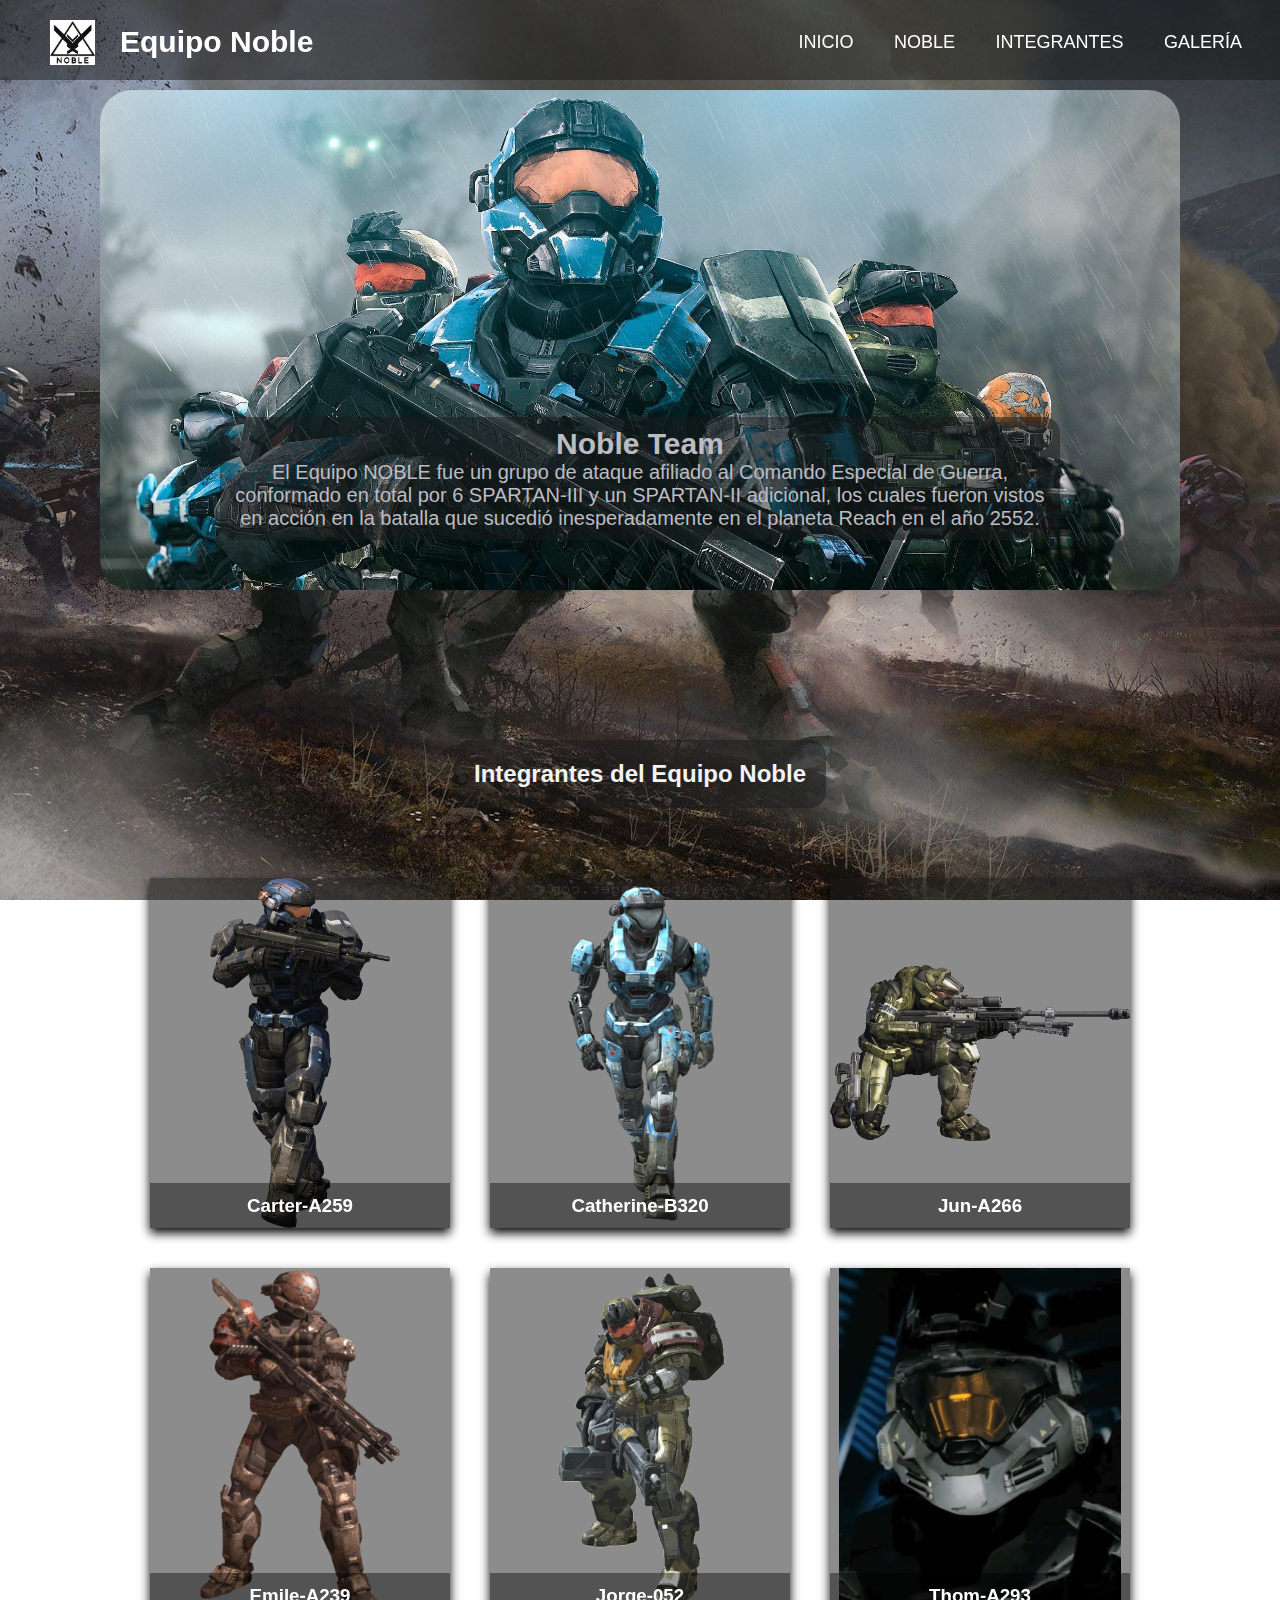
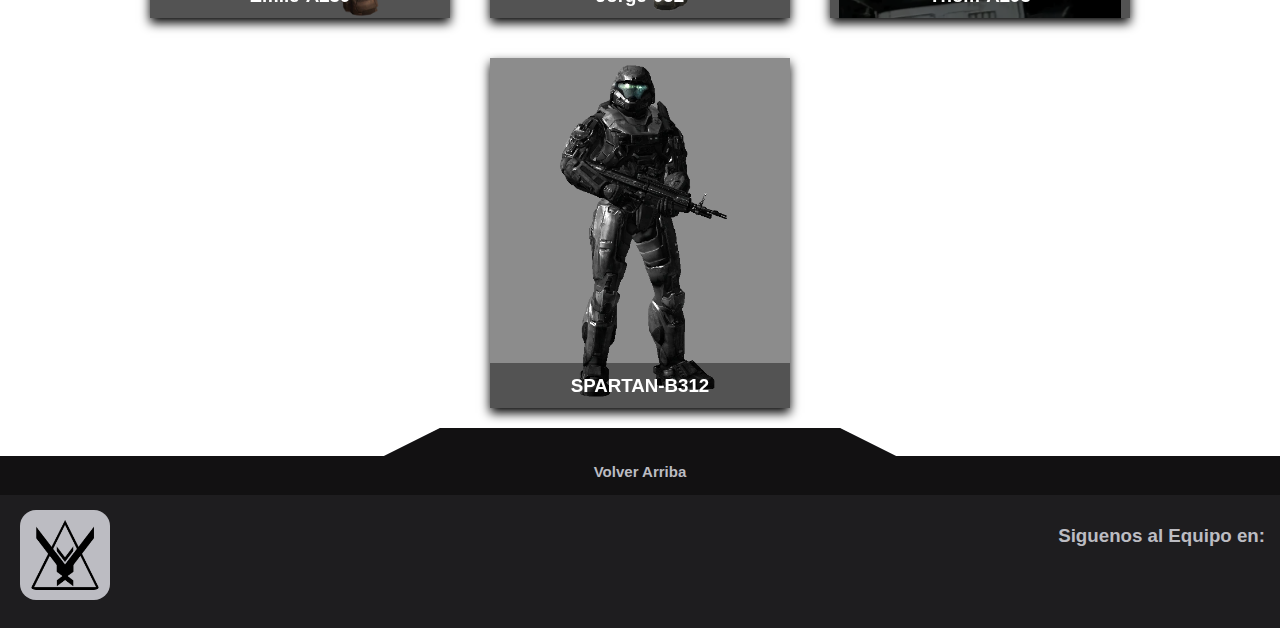
==== index.html @ 91017828 "Primer commit" ====
<!DOCTYPE html>
<html lang="en">
<head>
    <meta charset="UTF-8">
    <meta http-equiv="X-UA-Compatible" content="IE=edge">
    <meta name="viewport" content="width=device-width, initial-scale=1.0">
    <title>Team Noble</title>
    <link rel="icon" href="favicon.ico" >
    <link rel="stylesheet" href="./src/styles.css">
    <link rel="stylesheet" href="https://cdnjs.cloudflare.com/ajax/libs/font-awesome/6.4.0/css/all.min.css" integrity="sha512-iecdLmaskl7CVkqkXNQ/ZH/XLlvWZOJyj7Yy7tcenmpD1ypASozpmT/E0iPtmFIB46ZmdtAc9eNBvH0H/ZpiBw==" crossorigin="anonymous" referrerpolicy="no-referrer" />
</head>
<body>
    <main>
        <nav>
            <input type="checkbox" name="" id="check">
            <label for="check" class="checkbtn">
                <i class="fa-solid fa-bars"></i> 
            </label>
            <a href="#" class="enlace-logo">
                <img src="./imgs/logoNoble.jpg" class="logo" alt="Noble Team Logo">
                <h1 class="title">Equipo Noble</h1>
            </a>
            <ul>
                <li><a href="#" class="active">INICIO</a></li>
                <li><a href="#">NOBLE</a></li>
                <li><a href="#integrantes">INTEGRANTES</a></li>
                <li><a href="#">GALERÍA</a></li>
            </ul>
        </nav>

        <header>
            <div class="banner-info">
                <h2>Noble Team</h2>
                <p>El Equipo NOBLE fue un grupo de ataque afiliado al Comando Especial de Guerra, conformado en total por 6 SPARTAN-III y un SPARTAN-II adicional, los cuales fueron vistos en acción en la batalla que sucedió inesperadamente en el planeta Reach en el año 2552.</p>
            </div>  
        </header>

        <section class="section1"  id="integrantes" >
            <div class="sub-title">
                <h2>Integrantes del Equipo Noble</h2>
            </div>
            <div class="container">
                <div class="card">
                    <div class="face front">
                        <img src="./imgs/Noble1-Carter.webp" alt="Noble 1">
                        <h3>Carter-A259</h3>
                    </div>
                    <div class="face back">
                        <h3>Carter-A259</h3>
                        <p>Comandante Carter-A259 del proyecto SPARTAN-III. Fue el líder del Equipo NOBLE que luchó durante la Caída de Reach.</p>
                        <p>Distintivo de Llamada: Noble Uno.</p>
                        <p>Estatus: MIA</p>
                        <div class="link">
                            <a href="https://halo.fandom.com/es/wiki/Carter-A259" target="_blank">More Info</a>
                        </div>
                    </div>
                </div>
                <div class="card">
                    <div class="face front">
                        <img src="./imgs/Noble2-Kat.webp" alt="Noble 2">
                        <h3>Catherine-B320</h3>
                    </div>
                    <div class="face back">
                        <h3>Catherine-B320</h3>
                        <p>Teniente Comandante Catherine-B320, comúnmente llamada Kat, del proyecto SPARTAN-III</p>
                        <p>Rol: Criptoanalista</p>
                        <p>Distintivo de Llamada: Noble Dos.</p>
                        <p>Estatus: MIA</p>
                        <div class="link">
                            <a href="https://halo.fandom.com/es/wiki/Catherine-B320" target="_blank">More Info</a>
                        </div>
                    </div>
                </div>
                <div class="card">
                    <div class="face front">
                        <img src="./imgs/Noble3-Jun.webp" alt="Noble 3">
                        <h3>Jun-A266</h3>
                    </div>
                    <div class="face back">
                        <h3>Jun-A266</h3>
                        <p>Comando del proyecto SPARTAN-III, adscrito al Grupo de Guerra Especial Tres. Peleó como parte del Equipo NOBLE durante la Caída de Reach</p>
                        <p>Distintivo de Llamada: Noble Tres.</p>
                        <p>Rol: Francotirador</p>
                        <p>Estatus: Activo</p>
                        <div class="link">
                            <a href="https://halo.fandom.com/es/wiki/Jun-A266" target="_blank">More Info</a>
                        </div>
                    </div>
                </div>
                <div class="card">
                    <div class="face front">
                        <img src="./imgs/Noble4-Emile.webp" alt="Noble 4">
                        <h3>Emile-A239</h3>
                    </div>
                    <div class="face back">
                        <h3>Emile-A239</h3>
                        <p>Del proyecto SPARTAN-III, perteneció al Equipo Noble durante la Caida de Reach</p>
                        <p>Distintivo de Llamada: Noble Cuatro.</p>
                        <p>Rol: Detonador</p>
                        <p>Estatus: MIA</p>
                        <div class="link">
                            <a href="https://halo.fandom.com/es/wiki/Emile-A239" target="_blank">More Info</a>
                        </div>
                    </div>
                </div>
                <div class="card">
                    <div class="face front">
                        <img src="./imgs/Noble5-Jorge.webp" alt="Noble 5">
                        <h3>Jorge-052</h3>
                    </div>
                    <div class="face back">
                        <h3>Jorge-052</h3>
                        <p>Oficial de la Orden Jorge-052 del proyecto SPARTAN-II del Comando de Guerra Especial en la Armada del UNSC, afiliado al Grupo de Guerra Especial 3.</p>
                        <p>Distintivo de Llamada: Noble Cinco.</p>
                        <p>Rol: Artillero</p>
                        <p>Estatus: MIA</p>
                        <div class="link">
                            <a href="https://halo.fandom.com/es/wiki/Jorge-052" target="_blank">More Info</a>
                        </div>
                    </div>
                </div>
                <div class="card">
                    <div class="face front">
                        <img src="./imgs/Noble6-Thom.webp" alt="Noble 6">
                        <h3>Thom-A293</h3>
                    </div>
                    <div class="face back">
                        <h3>Thom-A293</h3>
                        <p>Teniente Thom-A293 del proyecto SPARTAN-III, miembro de la Armada del UNSC y miembro del Equipo Noble hasta su muerte meses antes de la caida de Reach.</p>
                        <p>Distintivo de Llamada: Noble Seis.</p>
                        <p>Rol: Desconocido</p>
                        <p>Estatus: MIA</p>
                        <div class="link">
                            <a href="https://www.halopedia.org/Thom-A293" target="_blank">More Info</a>
                        </div>
                    </div>
                </div>
                <div class="card">
                    <div class="face front">
                        <img src="./imgs/Noble6.webp" alt="Noble 6">
                        <h3>SPARTAN-B312</h3>
                    </div>
                    <div class="face back">
                        <h3>SPARTAN-B312</h3>
                        <p>Teniente SPARTAN-B312 del proyecto SPARTAN-III. Se unio al Equipo Noble reemplazando al antiguo Noble Seis justo al comienzo de la Caida de Reach.</p>
                        <p>Distintivo de Llamada: Noble Seis.</p>
                        <p>Rol: Asesino</p>
                        <p>Estatus: MIA</p>
                        <div class="link">
                            <a href="https://halo.fandom.com/es/wiki/SPARTAN-B312" target="_blank">More Info</a>
                        </div>
                    </div>
                </div>
            </div>
        </section>

        
        <footer>
            <div >
                <a href="#" class="footer-div-up">
                    <i class="fa-solid fa-angles-up" style="color: #bcbcc2;"></i>
                    <p>Volver Arriba</p>
                </a>
                <div class="linea"></div>
            </div> 
            <div class="footer-container">
                <div class="footer-logo">
                    <img src="./imgs/logo-footer.png" alt="Noble Team">
                </div>
                <div class="footer-social">
                    <h3>Siguenos al Equipo en:</h3>
                    <div class="social-icons">
                        
                        <a href="#" ><i class="fa-brands fa-instagram" style="color: #b41717;"></i></a>
                        <a href="#"><i class="fa-brands fa-facebook" style="color: #1a4ea8;"></i></a>
                        <a href="#"><i class="fa-brands fa-linkedin" style="color: #456cb0;"></i></a>
                        <a href="#"><i class="fa-brands fa-discord" style="color: #24385b;"></i></a>
                        <a href="#"><i class="fa-brands fa-tiktok" style="color: #000000;"></i></a>
                        <a href="#"><i class="fa-brands fa-youtube" style="color: #a82a0b;"></i></a>
                        <a href="#"><i class="fa-brands fa-slack" style="color: #0d9123;"></i></a>
                    </div>    
                
                </div>

            </div>
        </footer>

    </main>
</body>
</html>
---- src/styles.css ----
*{
    padding: 0;
    margin: 0;
    text-decoration: none;
    list-style: none;
    box-sizing: border-box;
}
body{
    background: url(../imgs/fondo.jpg);
    background-size: cover;
    background-position: center;
    background-attachment: fixed;
    font-family: sans-serif;
    width: 100%;
}
/* EMPIEZA CSS DEL NAV */

nav{
    position:fixed;
    top: 0;
    left: 0;
    z-index: 100;
    background-color: rgba(25, 25, 25, .5);
    height: 80px;
    width: 100%;
}

.enlace-logo{
    position: absolute;
    padding: 20px 50px;
    display: flex;
}
h1{
    color: #fff;
    font-size: 30px;
    margin: 5px 0 0 25px;
}

.logo{
    height: 45px;
}

nav ul{
    float: right;
    margin-right: 20px;
}

nav ul li{
    display: inline-block;
    line-height: 85px;
    margin: 0 5px;
}

nav ul li a{
    color: #fff;
    font-size: 18px;
    padding: 7px 13px;
    border-radius: 3px;
    
}

li a:hover{
    background-color: rgb(78, 82, 82);
    transition: .9s;
}

.checkbtn{
    font-size: 30px;
    color: #fff;
    float: right;
    line-height: 85px;
    margin-right: 40px;
    cursor: pointer;
    display: none;
}

#check{
    display: none;
}

/* AQUI TERMINA CSS DEL NAV */

/* AQUI EMPIEZA EL HEADER */
header{
    margin: 90px 100px 50px 100px;
    height: 500px;
    border-radius: 2rem;
    padding: 50px;
    display: flex;
    flex-direction: column;
    align-items: center;
    justify-content: flex-end;
    /*fondo*/
    background: url(../imgs/banner1.jpg) no-repeat center center/cover;
    background-size: cover;
    background-position: top ;
}

.banner-info{
    background-color: rgba(25, 25, 25, .5);
    border-radius: 1rem;
    margin: 0 70px;
    padding: 10px;
    text-align: center;
    color: #bcbcc2;
}

.banner-info h2{
    font-size: 30px;
}
.banner-info p{
    font-size: 20px;
}

/* AQUI TERMINA EL HEADER */

/*EMPIEZA CONTAINER*/


.section1{
    display: flex;
    flex-direction: column;
    align-items: center;
    padding-top: 50px;
}

.section1 .sub-title{
    background-color: rgba(25, 25, 25, .5);
    margin: 50px;
    padding: 20px;
    border-radius: 1rem;
    color: #f3f3f3;
    text-align: center;
}


/*CSS DE CARTAS*/

.container{
    display: flex;
    align-items: center;
    justify-content: center;
    min-height: 100vh;
    flex-wrap: wrap;
}

.card{
    position: relative;
    width: 300px;
    height: 350px;
    margin: 20px;
}

.card .face{
    position: absolute;
    width: 100%;
    height: 100%;
    backface-visibility: hidden;
    transition: .7s;
}

.card .front{
    transform: perspective(600px) rotateY(0deg);
    box-shadow: 0 5px 10px #000;
    background: rgba(25, 25, 25, .5);
}

.card .front img{
    position: absolute;
    width: 100%;
    height: 100%;
    object-fit: contain; /*Para que se muestr la imagen completa*/
}

.card .front h3{
    position: absolute;
    bottom: 0;
    width: 100%;
    height: 45px;
    line-height: 45px;
    color: #fff;
    background: rgba(0, 0, 0, 0.4); 
    text-align: center;
}

.card .back{
    transform: perspective(600px) rotateY(180deg);
    background: rgb(3, 35, 54);
    padding: 15px;
    color: #f3f3f3;
    display: flex;
    flex-direction: column;
    justify-content: space-between;
    text-align: center;
    box-shadow: 0 5px 10px #000;
}

.card .back .link{
    border-top: 1px solid #f3f3f3;
    height: 50px;
    line-height: 50px;
}

.card .back .link a{
    color: #f3f3f3;
}

.card .back h3{
    font-size: 30px;
    margin-top: 20px;
    letter-spacing: 2px;
}

.card .back p{
    letter-spacing: 1px;
}

.card:hover .front{
    transform: perspective(600px) rotateY(180deg);
}

.card:hover .back{
    transform: perspective(600px) rotateY(360deg);
}
/*TERMINA CSS CARDS*/
/*CSS FOOTER*/
footer{
    background-color: #1e1d1f;
    background-image: url("data:image/svg+xml,%3Csvg xmlns='http://www.w3.org/2000/svg' width='28' height='49' viewBox='0 0 28 49'%3E%3Cg fill-rule='evenodd'%3E%3Cg id='hexagons' fill='%237b7881' fill-opacity='0.18' fill-rule='nonzero'%3E%3Cpath d='M13.99 9.25l13 7.5v15l-13 7.5L1 31.75v-15l12.99-7.5zM3 17.9v12.7l10.99 6.34 11-6.35V17.9l-11-6.34L3 17.9zM0 15l12.98-7.5V0h-2v6.35L0 12.69v2.3zm0 18.5L12.98 41v8h-2v-6.85L0 35.81v-2.3zM15 0v7.5L27.99 15H28v-2.31h-.01L17 6.35V0h-2zm0 49v-8l12.99-7.5H28v2.31h-.01L17 42.15V49h-2z'/%3E%3C/g%3E%3C/g%3E%3C/svg%3E");    background-attachment: fixed;
    min-height: 200px;
    width: 100%;
    clip-path: polygon(0 28px,30% 28px,calc(30% + 56px) 0,calc(70% - 56px) 0,70% 28px,100% 28px,100% 100%,0 100%); 

    color: #bcbcc2
    
}
.footer-div-up{        
    padding-top: 15px;
    background-color: rgba(0, 0, 0, 0.4); /*QUITAR AL FINALIZAR*/
    display: flex;
    align-items: center;
    flex-direction: column;
    font-size: 15px;    
    
}

.fa-angles-up{
    font-size: 20px;
    text-align: center;
}

.footer-div-up p{
    color: #bcbcc2; 
    padding: 20px 20px 15px 20px;
    font-weight: bold;
}

.footer-div-up:hover p{
    color: #fff;
}
/*
.linea {
    border-top: 2px dashed rgb(92, 88, 88);
    height: 2px;
    width: 70%;
    padding: 0;
    margin: 0 auto 0 auto;
}*/

.footer-container{
    display: flex;
    justify-content: space-between;
    padding: 15px 0 10px 0;
    
}



.footer-container .footer-logo img{
    height: 90px;
    padding: 10px;
    background: #bcbcc2;
    margin-left: 20PX;
    border-radius: 1rem;
}

.footer-container .footer-social{
    padding: 15px;
    text-align: center;
}

.social-icons{
    display: flex;
    flex-wrap: wrap;
}

.social-icons a{
    margin-top: 10px;
    padding: 10px ;
    font-size: 35px;
}


/*EMPIEZA CSS RESPONSIVE*/

@media (max-width: 952px){
    /* CSS NAV*/
    .enlace-logo{
        padding-left: 20px;
    }

    nav ul li a{
        font-size: 16px;
    }

    /*CSS HEADER*/


}

@media (max-width: 850px){
    /* CSS DE NAV*/
    .checkbtn{
        display: block;
    }
    ul{
        position: fixed;
        width: 100%;
        height: 100vh;
        background: rgba(25, 25, 25, .5);
        top: 80px;
        left: -100%;
        text-align: center;
        transition: all .5s;
    }
    nav ul li{
        display: block;
        margin: 50px 0;
        line-height: 30px;
    }
    nav ul li a{
        font-size: 20px;
    }
    


    /* TERMINA CSS DE NAV*/
    /* EMPIEZA CSS DE HEADER*/

    header{
        margin: 80px 0 0 0;
        padding: 0;
       
    }

    .banner-info h2{
        font-size: 20px;
    }
    .banner-info p{
        font-size: 15px;
    }

    /*TERMINA CSS DE HEADER*/

   /* CSS FOOTER */
   .social-icons a{
    font-size: 25px;
}

}
@media (max-width: 360px){
    /* CSS DE NAV*/
    h1{
        font-size: 25px;
    }
    /* TERMINA CSS DE NAV*/

    /* EMPIEZA CSS DE HEADER*/



    /* TERMINA CSS DE HEADER*/
}
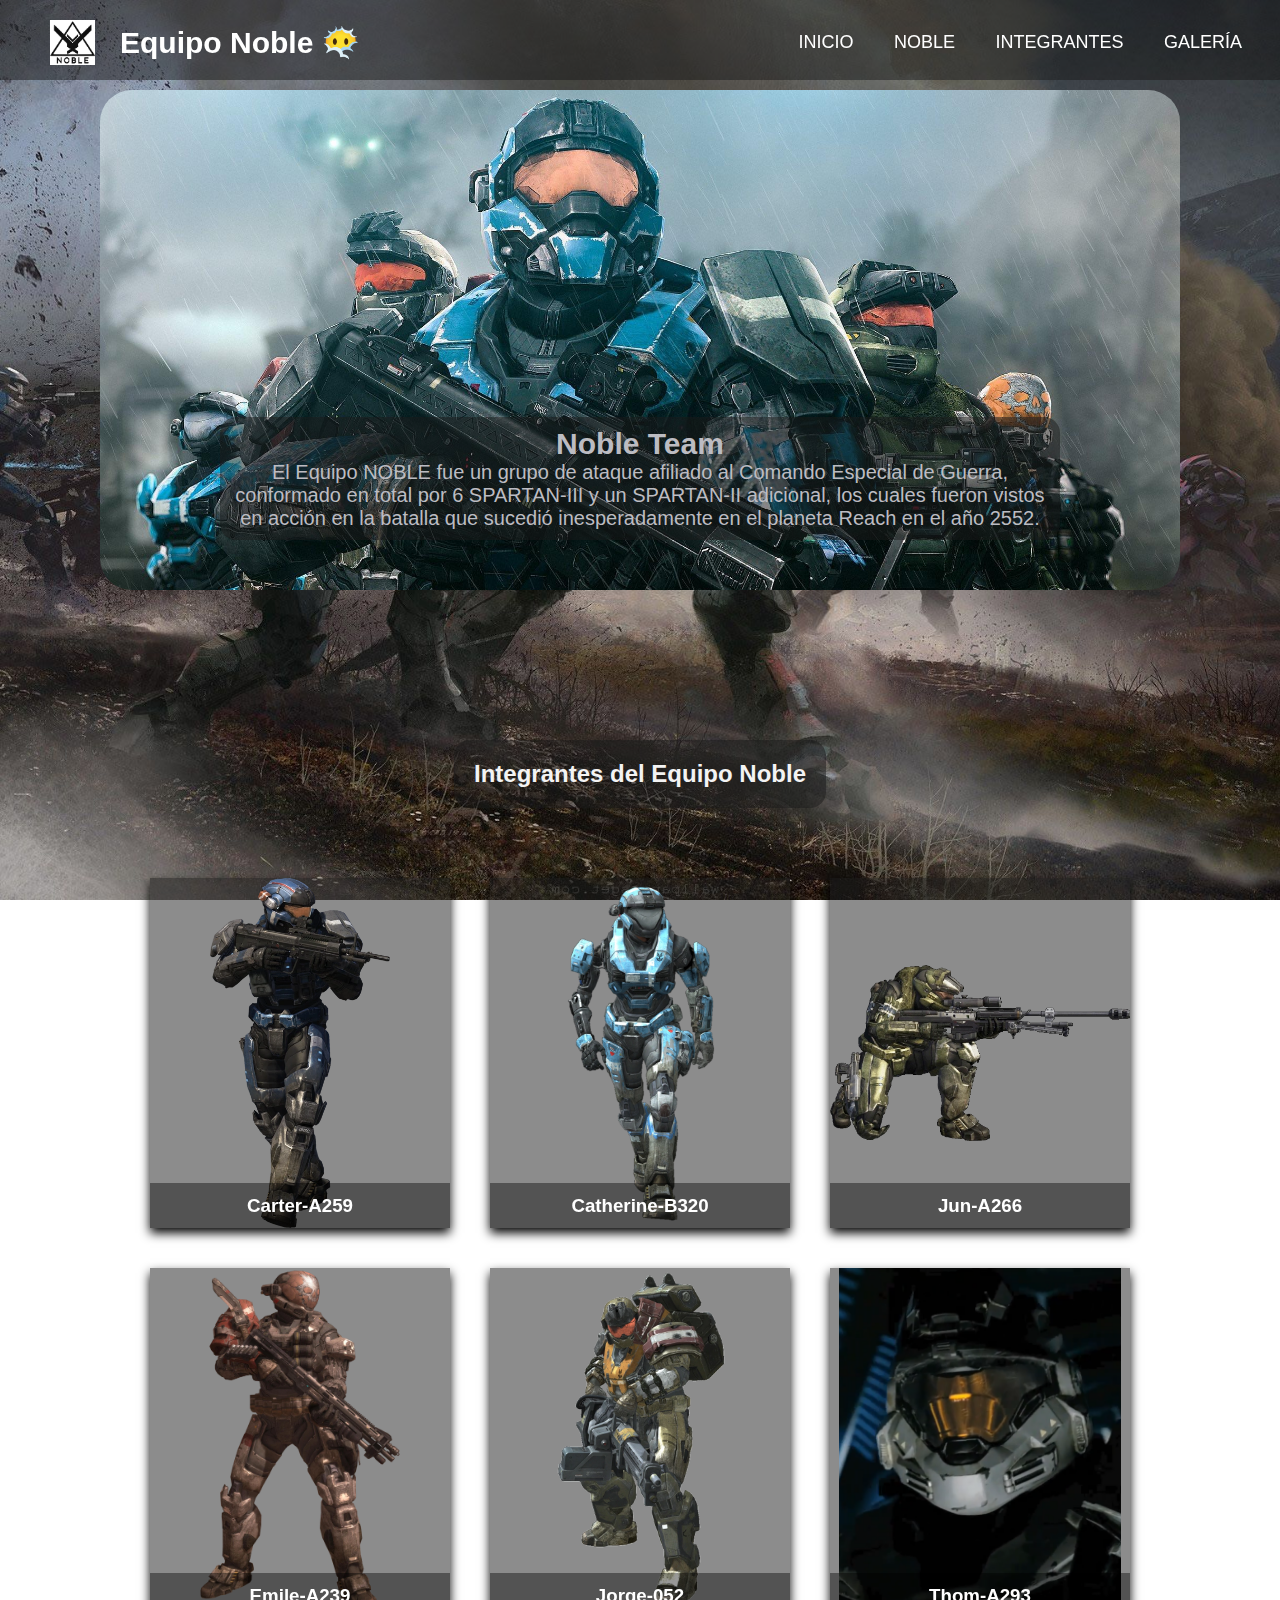
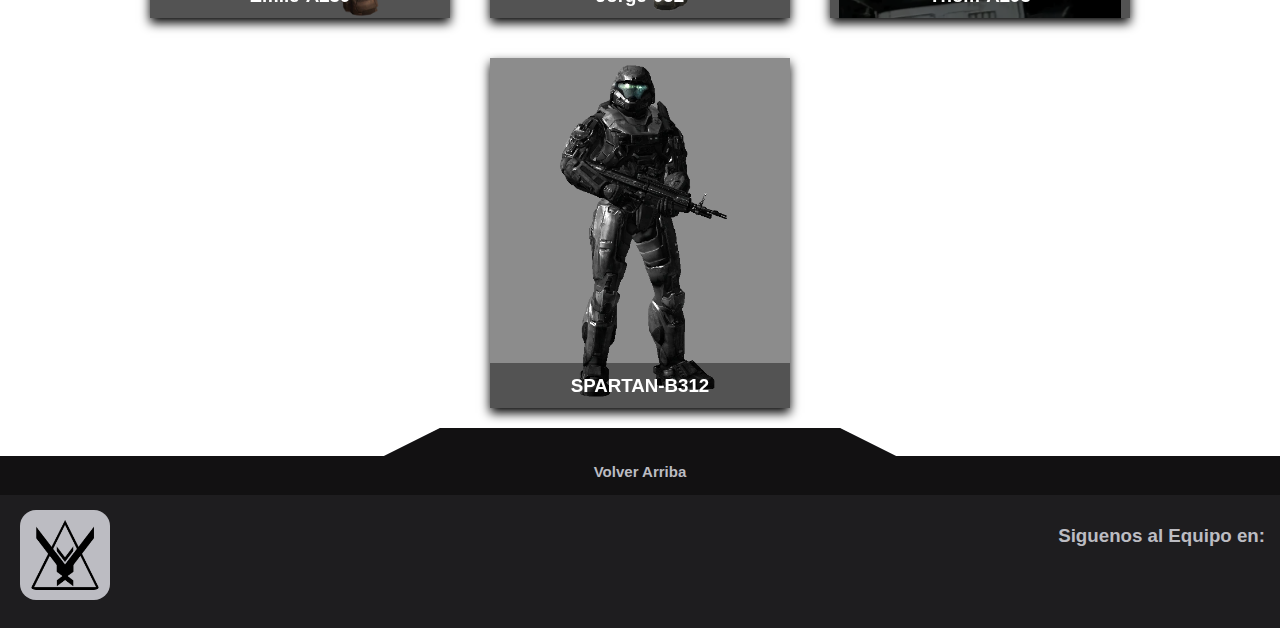
==== commit 11fc933d: "Agregue un emoji al titulo, borrarlo despues" ====
--- a/index.html
+++ b/index.html
@@ -18,7 +18,7 @@
             </label>
             <a href="#" class="enlace-logo">
                 <img src="./imgs/logoNoble.jpg" class="logo" alt="Noble Team Logo">
-                <h1 class="title">Equipo Noble</h1>
+                <h1 class="title">Equipo Noble 😶‍🌫️</h1>
             </a>
             <ul>
                 <li><a href="#" class="active">INICIO</a></li>
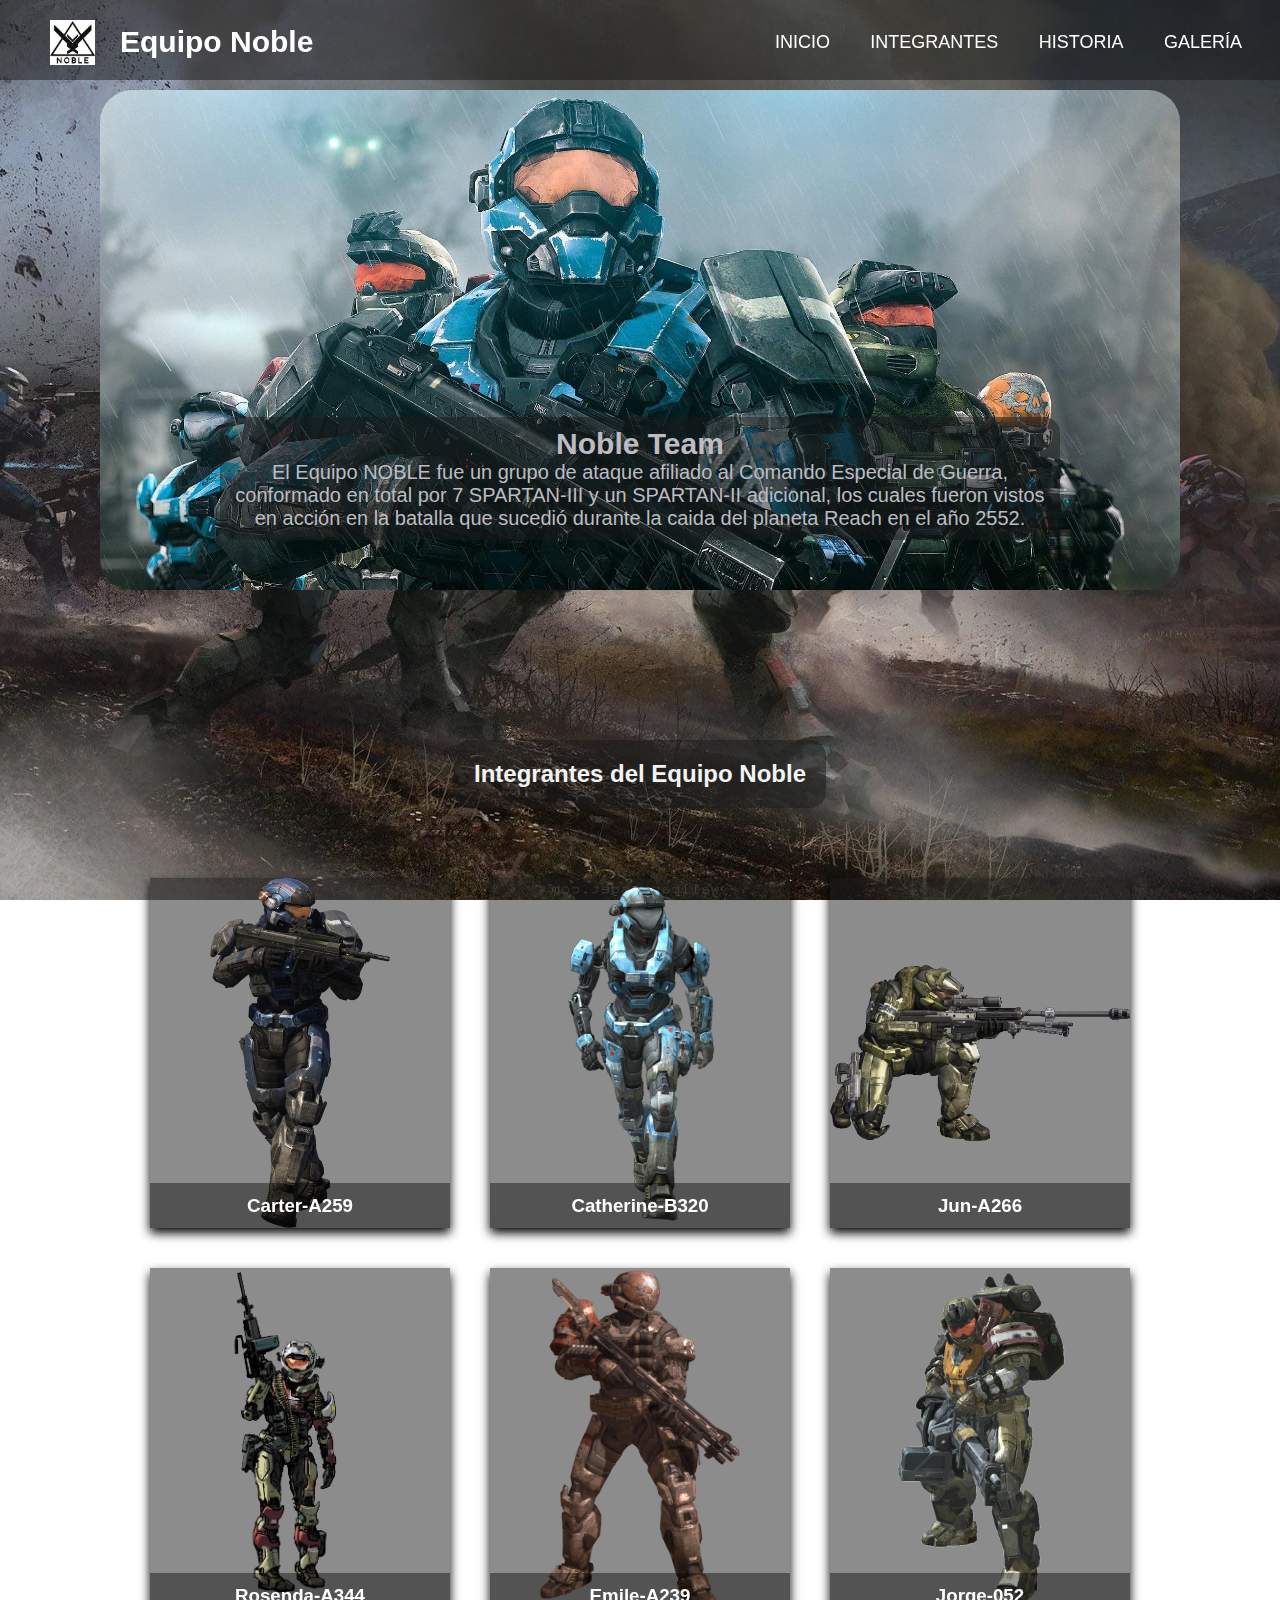
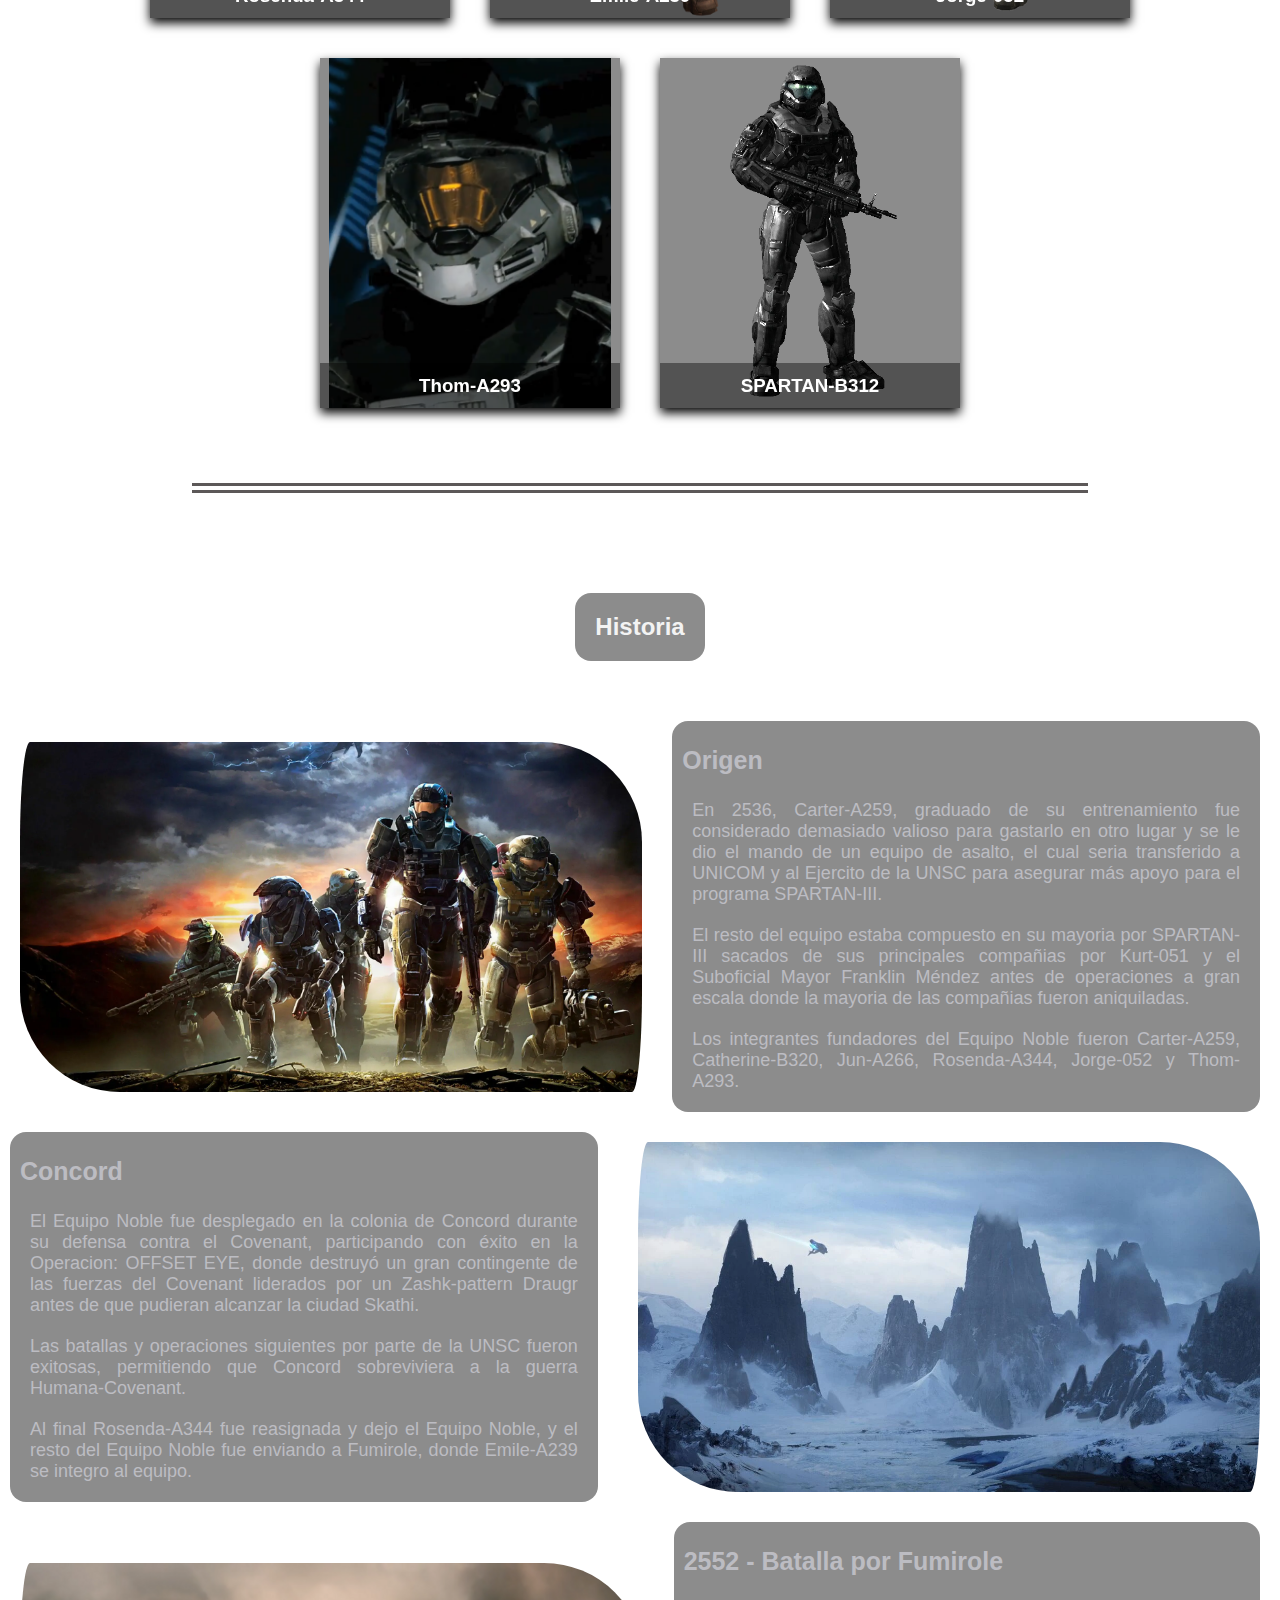
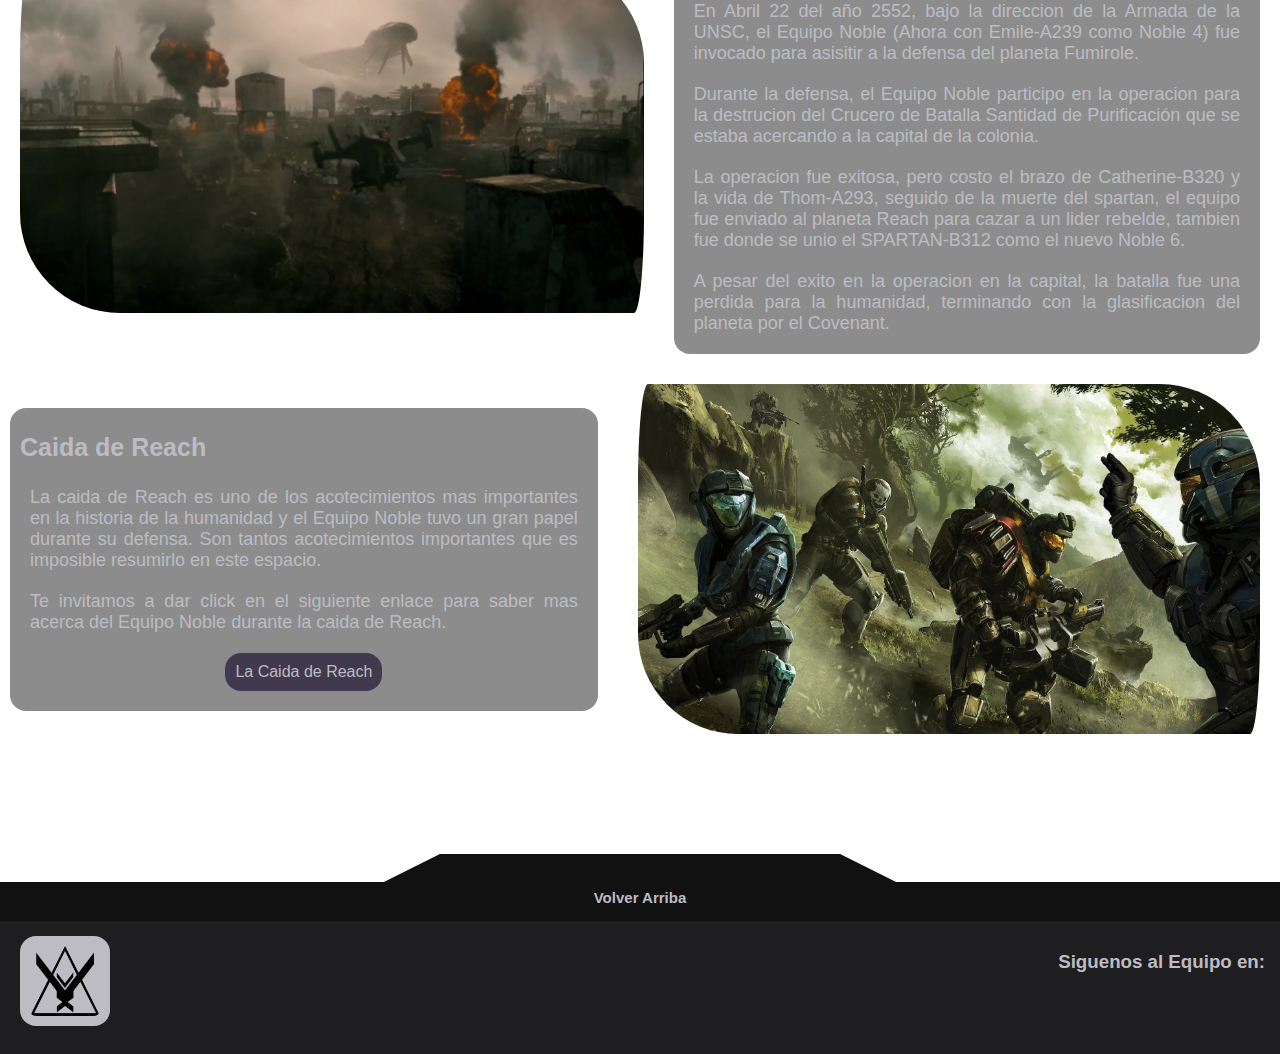
==== commit 2e054392: "Agregue la seccion de Historia, arregle el boton menu, cambie el body-with en pantallas chicas y cam" ====
--- a/index.html
+++ b/index.html
@@ -5,25 +5,25 @@
     <meta http-equiv="X-UA-Compatible" content="IE=edge">
     <meta name="viewport" content="width=device-width, initial-scale=1.0">
     <title>Team Noble</title>
-    <link rel="icon" href="favicon.ico" >
+    <link rel="icon" href="./favicon.ico" >
     <link rel="stylesheet" href="./src/styles.css">
     <link rel="stylesheet" href="https://cdnjs.cloudflare.com/ajax/libs/font-awesome/6.4.0/css/all.min.css" integrity="sha512-iecdLmaskl7CVkqkXNQ/ZH/XLlvWZOJyj7Yy7tcenmpD1ypASozpmT/E0iPtmFIB46ZmdtAc9eNBvH0H/ZpiBw==" crossorigin="anonymous" referrerpolicy="no-referrer" />
 </head>
 <body>
     <main>
         <nav>
-            <input type="checkbox" name="" id="check">
+            <input type="checkbox"  id="check">
             <label for="check" class="checkbtn">
                 <i class="fa-solid fa-bars"></i> 
             </label>
             <a href="#" class="enlace-logo">
                 <img src="./imgs/logoNoble.jpg" class="logo" alt="Noble Team Logo">
-                <h1 class="title">Equipo Noble 😶‍🌫️</h1>
+                <h1 class="title">Equipo Noble</h1>
             </a>
             <ul>
-                <li><a href="#" class="active">INICIO</a></li>
-                <li><a href="#">NOBLE</a></li>
+                <li><a href="#">INICIO</a></li>
                 <li><a href="#integrantes">INTEGRANTES</a></li>
+                <li><a href="#historia">HISTORIA</a></li>
                 <li><a href="#">GALERÍA</a></li>
             </ul>
         </nav>
@@ -31,7 +31,7 @@
         <header>
             <div class="banner-info">
                 <h2>Noble Team</h2>
-                <p>El Equipo NOBLE fue un grupo de ataque afiliado al Comando Especial de Guerra, conformado en total por 6 SPARTAN-III y un SPARTAN-II adicional, los cuales fueron vistos en acción en la batalla que sucedió inesperadamente en el planeta Reach en el año 2552.</p>
+                <p>El Equipo NOBLE fue un grupo de ataque afiliado al Comando Especial de Guerra, conformado en total por 7 SPARTAN-III y un SPARTAN-II adicional, los cuales fueron vistos en acción en la batalla que sucedió durante la caida del planeta Reach en el año 2552.</p>
             </div>  
         </header>
 
@@ -89,6 +89,22 @@
                 </div>
                 <div class="card">
                     <div class="face front">
+                        <img src="./imgs/Noble4-Rosenda.webp" alt="Noble 4">
+                        <h3>Rosenda-A344</h3>
+                    </div>
+                    <div class="face back">
+                        <h3>Rosenda-A344</h3>
+                        <p>Del proyecto SPARTAN-III, perteneció al Equipo Noble durante sus inicios y fue reasignada a otra unidad y reemplazada por Emile-A239</p>
+                        <p>Distintivo de Llamada: Noble Cuatro.</p>
+                        <p>Rol: Desconocido</p>
+                        <p>Estatus: Desconocido</p>
+                        <div class="link">
+                            <a href="https://www.halopedia.org/Rosenda-A344" target="_blank">More Info</a>
+                        </div>
+                    </div>
+                </div>
+                <div class="card">
+                    <div class="face front">
                         <img src="./imgs/Noble4-Emile.webp" alt="Noble 4">
                         <h3>Emile-A239</h3>
                     </div>
@@ -154,37 +170,86 @@
             </div>
         </section>
 
+        <div class="linea"></div>
+
+        <section class="section2" id="historia" style="margin-bottom: 100px;">
+            <div class="sub-title">
+                <h2>Historia</h2>
+            </div>
+                <div class="container-historia">
+                    <div class="hist-card">
+                        <div class="img-cont"><img src="./imgs/HistNoble.webp" alt="Team Noble" class="img-history"></div>
+                        <div class="txt-cont">
+                            <h3>Origen</h3>
+                            <p>En 2536, Carter-A259, graduado de su entrenamiento fue considerado demasiado valioso para gastarlo en otro lugar y se le dio el mando de un equipo de asalto, el cual seria transferido a UNICOM y al Ejercito de la UNSC para asegurar más apoyo para el programa SPARTAN-III.</p>
+
+                            <p>El resto del equipo estaba compuesto en su mayoria por SPARTAN-III sacados de sus principales compañias por Kurt-051 y el Suboficial Mayor Franklin Méndez antes de operaciones a gran escala donde la mayoria de las compañias fueron aniquiladas.</p>
+                            
+                            <p>Los integrantes fundadores del Equipo Noble fueron Carter-A259, Catherine-B320, Jun-A266, Rosenda-A344, Jorge-052 y Thom-A293.
+                        </p>
+                        </div>
+                    </div>
+                    <div class="hist-card reverse">
+                        <div class="img-cont"><img src="./imgs/concord.webp" alt="Team Noble" class="img-history"></div>
+                        <div class="txt-cont">
+                            <h3>Concord</h3>
+                            <p>El Equipo Noble fue desplegado en la colonia de Concord durante su defensa contra el Covenant, participando con éxito en la Operacion: OFFSET EYE, donde destruyó un gran contingente de las fuerzas del Covenant liderados por un Zashk-pattern Draugr antes de que pudieran alcanzar la ciudad Skathi.</p>
+
+                            <p>Las batallas y operaciones siguientes por parte de la UNSC fueron exitosas, permitiendo que Concord sobreviviera a la guerra Humana-Covenant.</p>
+                                
+                            <p>Al final Rosenda-A344 fue reasignada y dejo el Equipo Noble, y el resto del Equipo Noble fue enviando a Fumirole, donde Emile-A239 se integro al equipo.</p>
+                        </div>
+                    </div>
+                    <div class="hist-card">
+                        <div class="img-cont"><img src="./imgs/fumirole.webp" alt="Team Noble" class="img-history"></div>
+                        <div class="txt-cont">
+                            <h3>2552 - Batalla por Fumirole</h3>
+                            <p>En Abril 22 del año 2552, bajo la direccion de la Armada de la UNSC, el Equipo Noble (Ahora con Emile-A239 como Noble 4) fue invocado para asisitir a la defensa del planeta Fumirole.</p>
+                            <p>Durante la defensa, el Equipo Noble participo en la operacion para la destrucion del Crucero de Batalla Santidad de Purificación que se estaba acercando a la capital de la colonia.</p>
+                            <p>La operacion fue exitosa, pero costo el brazo de Catherine-B320 y la vida de Thom-A293, seguido de la muerte del spartan, el equipo fue enviado al planeta Reach para cazar a un lider rebelde, tambien fue donde se unio el SPARTAN-B312 como el nuevo Noble 6.</p>
+                            <p>A pesar del exito en la operacion en la capital, la batalla fue una perdida para la humanidad, terminando con la glasificacion del planeta por el Covenant.</p>
+                        </div>
+                    </div>
+                    <div class="hist-card reverse">
+                        <div class="img-cont"><img src="./imgs/teamReach.webp" alt="Team Noble" class="img-history"></div>
+                        <div class="txt-cont">
+                            <h3>Caida de Reach</h3>
+                            <p>La caida de Reach es uno de los acotecimientos mas importantes en la historia de la humanidad y el Equipo Noble tuvo un gran papel durante su defensa. Son tantos acotecimientos importantes que es imposible resumirlo en este espacio. </p>
+                            <p>Te invitamos a dar click en el siguiente enlace para saber mas acerca del Equipo Noble durante la caida de Reach.</p>
+                            <div class="reach-link"><a href="reach.html">La Caida de Reach</a></div>
+                        </div>
+                    </div>
+                </div>
+
+        </section>
         
-        <footer>
-            <div >
-                <a href="#" class="footer-div-up">
-                    <i class="fa-solid fa-angles-up" style="color: #bcbcc2;"></i>
-                    <p>Volver Arriba</p>
-                </a>
-                <div class="linea"></div>
-            </div> 
-            <div class="footer-container">
-                <div class="footer-logo">
-                    <img src="./imgs/logo-footer.png" alt="Noble Team">
-                </div>
-                <div class="footer-social">
-                    <h3>Siguenos al Equipo en:</h3>
-                    <div class="social-icons">
-                        
-                        <a href="#" ><i class="fa-brands fa-instagram" style="color: #b41717;"></i></a>
-                        <a href="#"><i class="fa-brands fa-facebook" style="color: #1a4ea8;"></i></a>
-                        <a href="#"><i class="fa-brands fa-linkedin" style="color: #456cb0;"></i></a>
-                        <a href="#"><i class="fa-brands fa-discord" style="color: #24385b;"></i></a>
-                        <a href="#"><i class="fa-brands fa-tiktok" style="color: #000000;"></i></a>
-                        <a href="#"><i class="fa-brands fa-youtube" style="color: #a82a0b;"></i></a>
-                        <a href="#"><i class="fa-brands fa-slack" style="color: #0d9123;"></i></a>
-                    </div>    
-                
-                </div>
-
-            </div>
-        </footer>
-
+        
+        
     </main>
+    <footer>
+        <div >
+            <a href="#" class="footer-div-up">
+                <i class="fa-solid fa-angles-up" style="color: #bcbcc2;"></i>
+                <p>Volver Arriba</p>
+            </a>
+        </div> 
+        <div class="footer-container">
+            <div class="footer-logo">
+                <img src="./imgs/logo-footer.png" alt="Noble Team">
+            </div>
+            <div class="footer-social">
+                <h3>Siguenos al Equipo en:</h3>
+                <div class="social-icons">
+                    
+                    <a href="#"><i class="fa-brands fa-linkedin" style="color: #456cb0;"></i></a>
+                    <a href="#"><i class="fa-brands fa-discord" style="color: #24385b;"></i></a>
+                    <a href="#"><i class="fa-brands fa-tiktok" style="color: #000000;"></i></a>
+                    <a href="#"><i class="fa-brands fa-youtube" style="color: #a82a0b;"></i></a>
+                </div>    
+            
+            </div>
+    
+        </div>
+    </footer>
 </body>
 </html>--- a/src/styles.css
+++ b/src/styles.css
@@ -6,10 +6,10 @@
     box-sizing: border-box;
 }
 body{
-    background: url(../imgs/fondo.jpg);
+    background: url(../imgs/fondo.webp);
     background-size: cover;
     background-position: center;
-    background-attachment: fixed;
+    background-attachment: fixed; 
     font-family: sans-serif;
     width: 100%;
 }
@@ -56,10 +56,9 @@
     font-size: 18px;
     padding: 7px 13px;
     border-radius: 3px;
-    
-}
-
-li a:hover{
+}
+
+    li a:hover{
     background-color: rgb(78, 82, 82);
     transition: .9s;
 }
@@ -91,7 +90,7 @@
     align-items: center;
     justify-content: flex-end;
     /*fondo*/
-    background: url(../imgs/banner1.jpg) no-repeat center center/cover;
+    background: url(../imgs/banner1.webp) no-repeat center center/cover;
     background-size: cover;
     background-position: top ;
 }
@@ -117,14 +116,14 @@
 /*EMPIEZA CONTAINER*/
 
 
-.section1{
+section{
     display: flex;
     flex-direction: column;
     align-items: center;
     padding-top: 50px;
 }
 
-.section1 .sub-title{
+.sub-title{
     background-color: rgba(25, 25, 25, .5);
     margin: 50px;
     padding: 20px;
@@ -223,6 +222,83 @@
     transform: perspective(600px) rotateY(360deg);
 }
 /*TERMINA CSS CARDS*/
+
+.linea {
+    border-top: 10px double rgb(92, 88, 88);
+    height: 10px;
+    width: 70%;
+    padding: 0;
+    margin: 55px auto 0 auto;
+}
+
+/*SECTION HISTORIA*/
+.hist-card{
+    display: flex;
+    flex-direction: row;
+    align-items: center;
+}
+
+.txt-cont{
+    background: rgba(25, 25, 25, .5);
+    color: #bcbcc2;
+    border-radius: 1rem;
+    padding: 10px;
+    margin: 10px 20px 10px 10px;
+}
+
+.img-cont{
+    padding: 20px;
+}
+
+.reverse{
+    display: flex;
+    flex-direction: row-reverse;
+}
+
+.txt-cont p, .txt-cont h3{
+    padding: 15px 0 15px 0;
+}
+.txt-cont h3{
+    font-size: 25px;
+}
+.txt-cont p{
+    font-size: 18px;
+    text-align: justify;
+    padding: 10px;
+}
+
+.reach-link{
+    display: flex;
+    margin: 10px;
+    justify-content: center;
+}
+
+.reach-link a{
+    border-radius: 1rem;
+    background-color: rgba(15, 3, 36, 0.6);
+    color: #bcbcc2;
+    padding: 10px;
+}
+
+.reach-link a:hover{
+    background-color: rgba(35, 5, 90, 0.6);
+    font-weight: bold;
+}
+
+.hist-card .img-cont{
+    display: flex;
+    justify-content: center;
+}
+
+.img-history{
+    height: 350px;
+    border-radius: 10px 100px / 100px;
+}
+
+
+/*TERMINA SECTION HISTORIA*/
+
+
 /*CSS FOOTER*/
 footer{
     background-color: #1e1d1f;
@@ -258,14 +334,7 @@
 .footer-div-up:hover p{
     color: #fff;
 }
-/*
-.linea {
-    border-top: 2px dashed rgb(92, 88, 88);
-    height: 2px;
-    width: 70%;
-    padding: 0;
-    margin: 0 auto 0 auto;
-}*/
+
 
 .footer-container{
     display: flex;
@@ -303,6 +372,12 @@
 
 /*EMPIEZA CSS RESPONSIVE*/
 
+@media (max-width: 1040px) {
+    .hist-card{
+        flex-direction: column;
+    }
+}
+
 @media (max-width: 952px){
     /* CSS NAV*/
     .enlace-logo{
@@ -315,6 +390,7 @@
 
     /*CSS HEADER*/
 
+    
 
 }
 
@@ -342,6 +418,9 @@
         font-size: 20px;
     }
     
+    #check:checked ~ ul{
+        left: 0;
+    }
 
 
     /* TERMINA CSS DE NAV*/
@@ -350,6 +429,7 @@
     header{
         margin: 80px 0 0 0;
         padding: 0;
+        width: 100%;
        
     }
 
@@ -361,6 +441,12 @@
     }
 
     /*TERMINA CSS DE HEADER*/
+
+    /*Historia*/
+    .img-history{
+        height: 200px;
+    }
+    /*Historia*/
 
    /* CSS FOOTER */
    .social-icons a{
@@ -368,10 +454,13 @@
 }
 
 }
-@media (max-width: 360px){
+@media (max-width: 395px){
     /* CSS DE NAV*/
     h1{
-        font-size: 25px;
+        display: none;
+    }
+    body{
+        width: min-content; /*PARA QUE NO SE AMONTONE EN PANTALLAS CHICAS*/
     }
     /* TERMINA CSS DE NAV*/
 
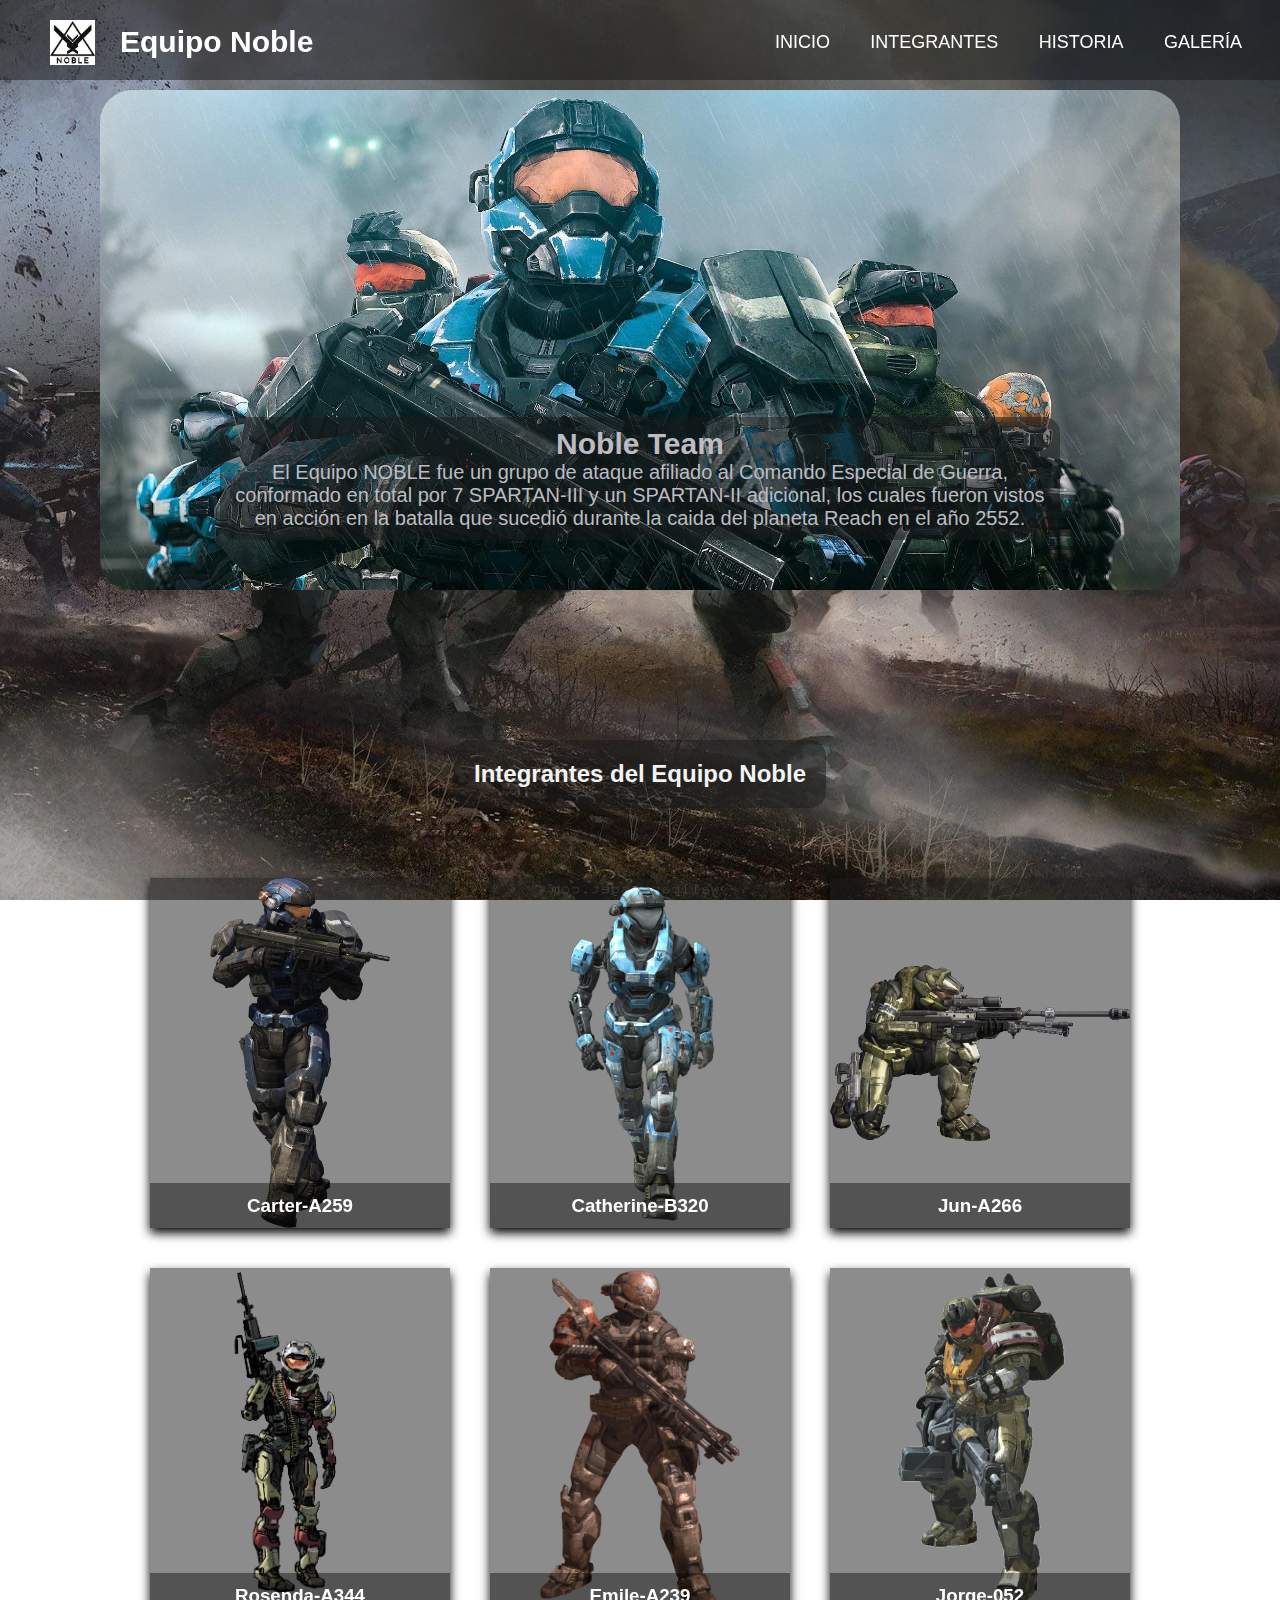
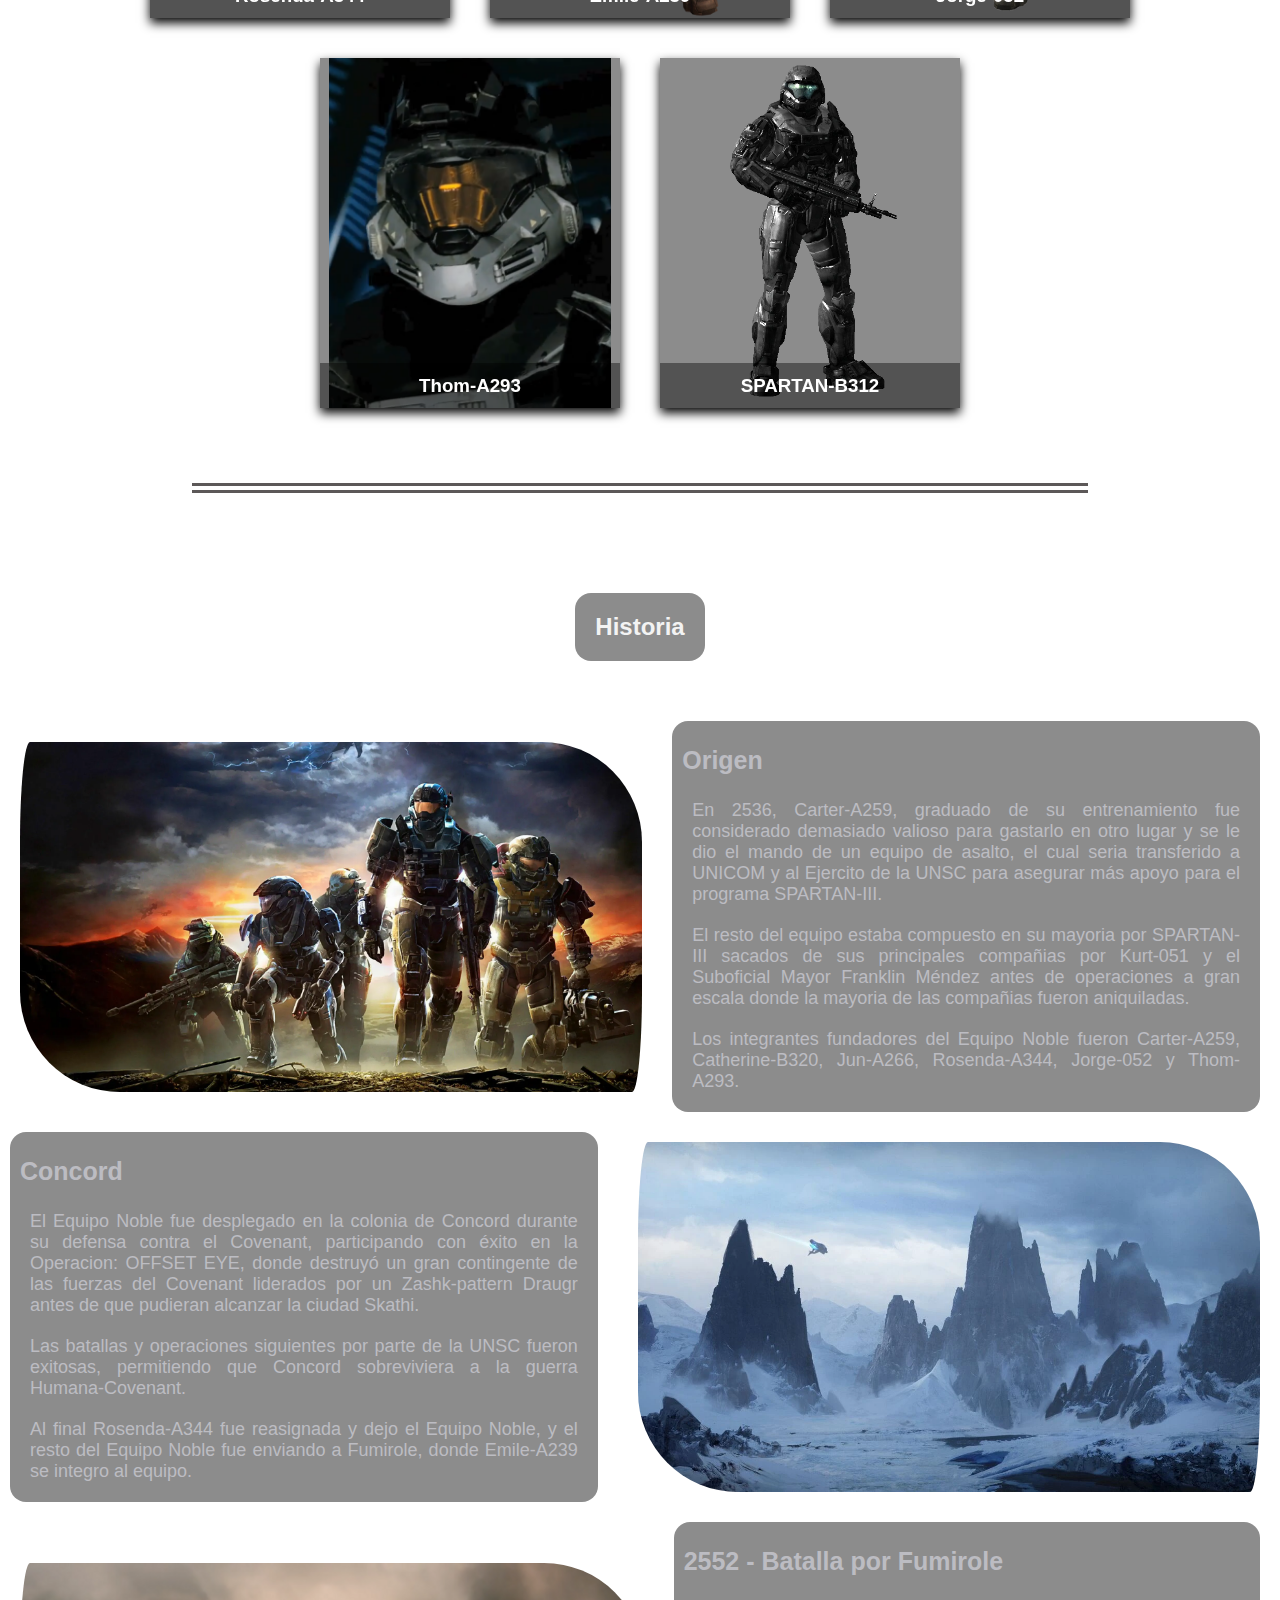
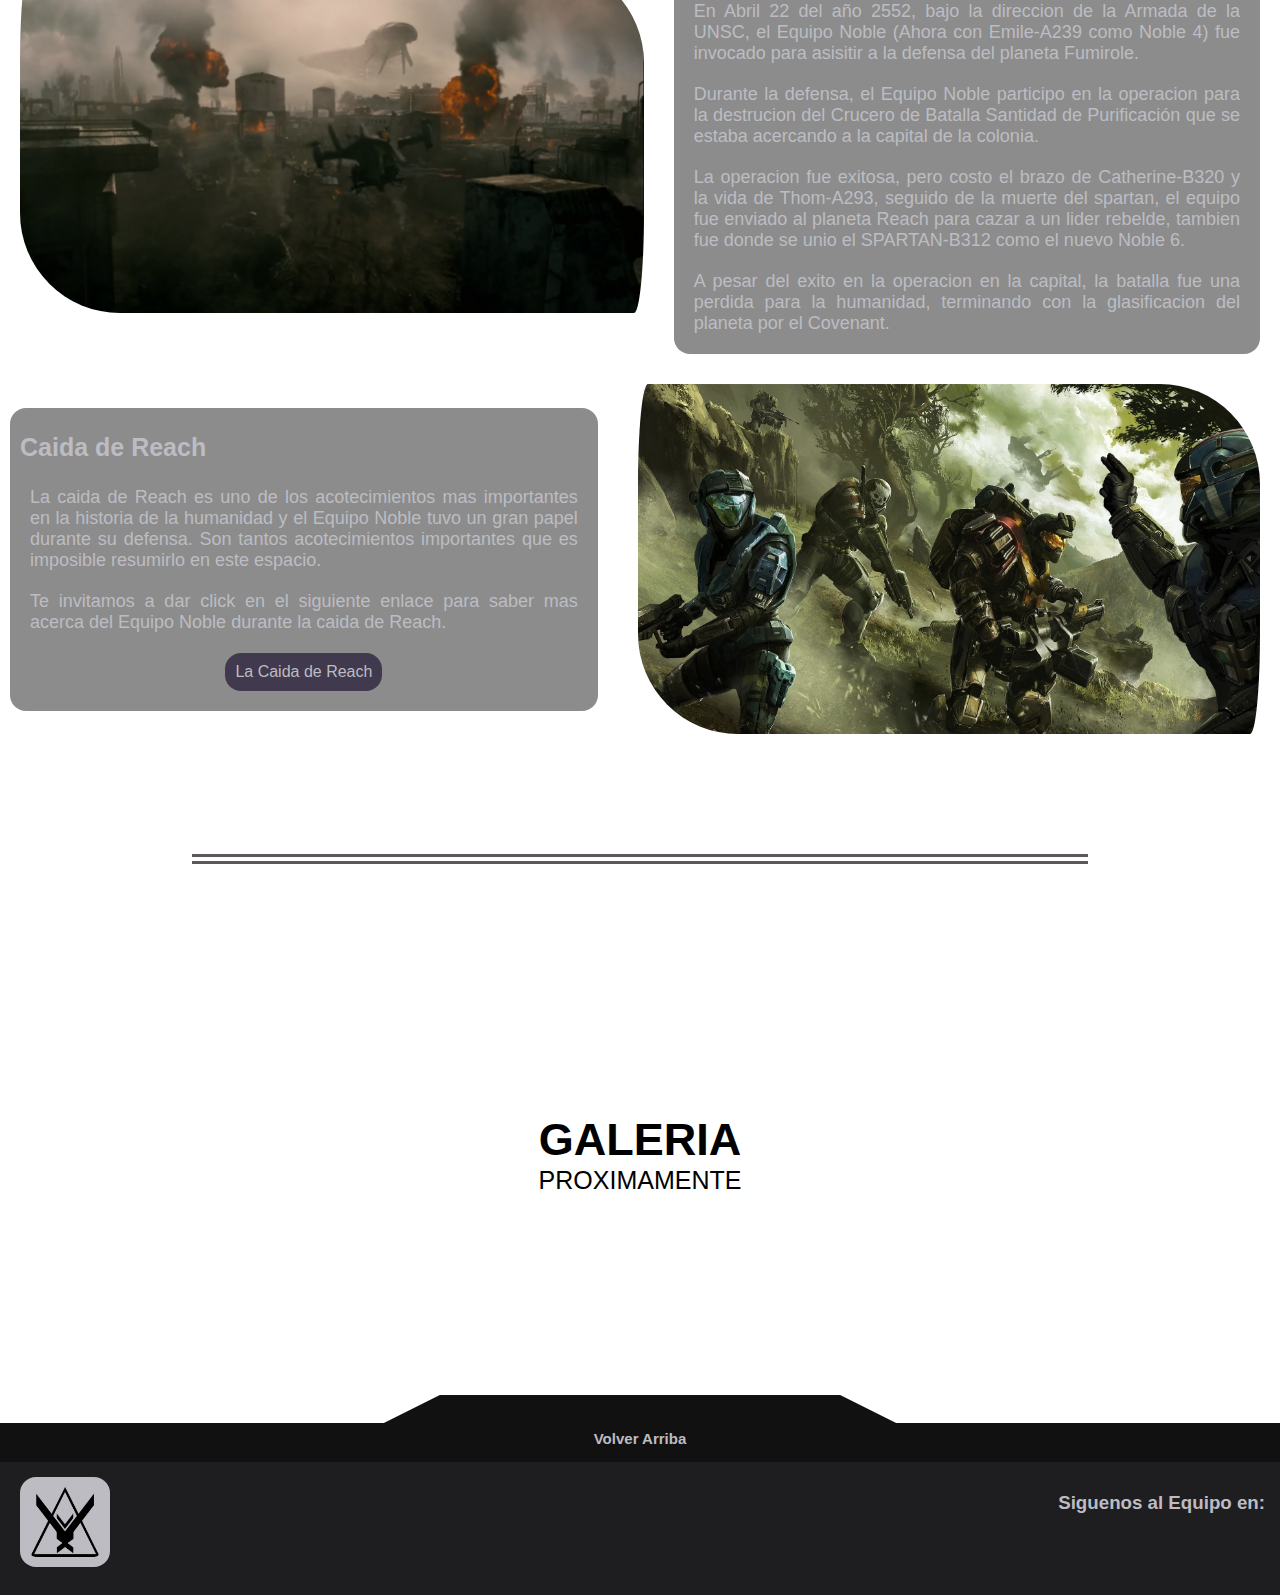
==== commit 7a8dbd80: "Agregue la seccion de Galeria pero sin contenido aun, solo tiene un mensaje de PROXIMAMENTE" ====
--- a/index.html
+++ b/index.html
@@ -223,6 +223,12 @@
 
         </section>
         
+        <div class="linea"></div>
+
+        <section class="galeria-container" style="margin: 200px;">
+            <div><h2 style="font-size: 45px;">GALERIA</h2></div>
+            <div ><p style="font-size: 25px;">PROXIMAMENTE</p></div>
+        </section>
         
         
     </main>
